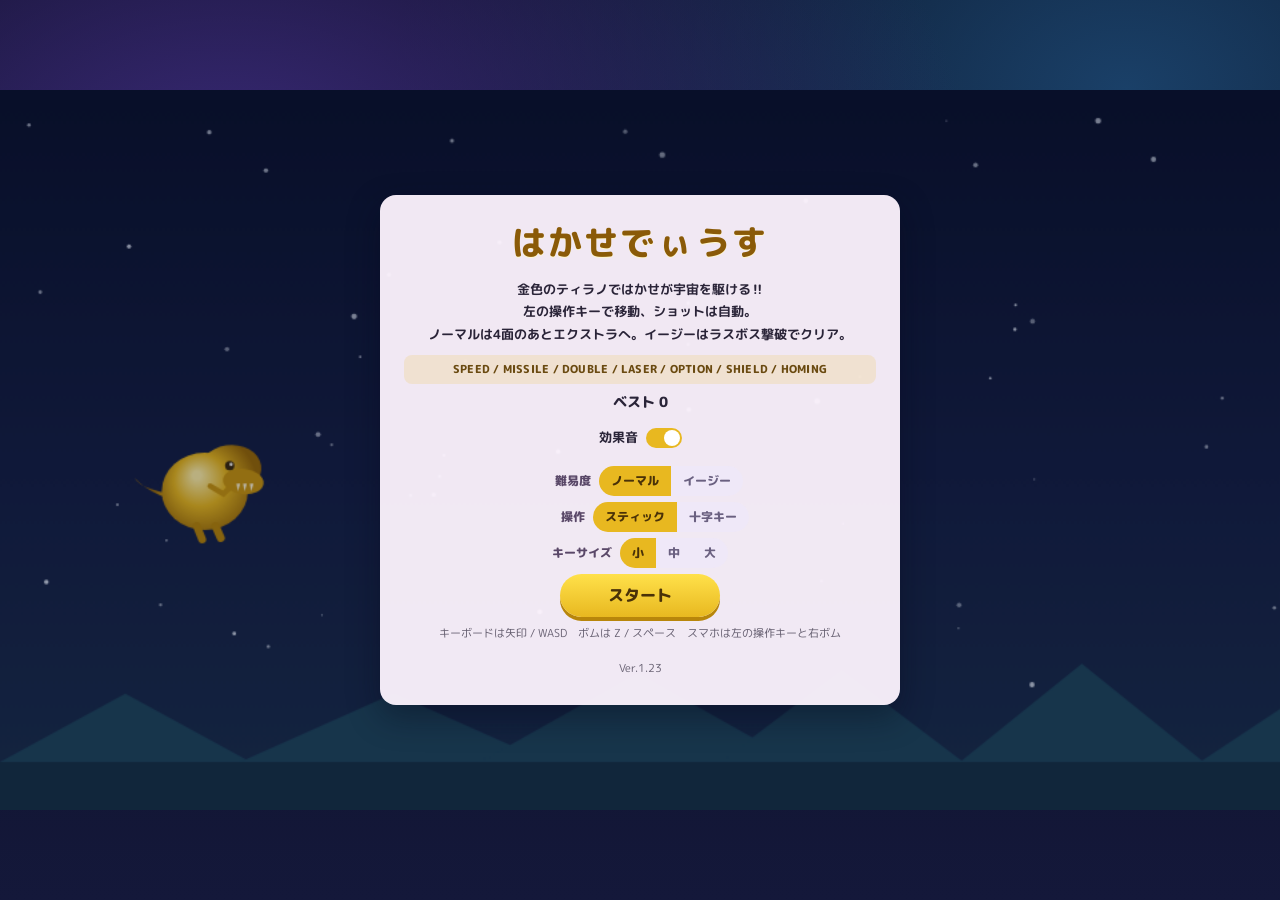
==== はかせでぃうす/index.html @ 986a6cff "1" ====
<!DOCTYPE html>
<html lang="ja">
<head>
  <meta charset="UTF-8">
  <meta name="viewport" content="width=device-width, initial-scale=1.0, maximum-scale=1.0, user-scalable=no, viewport-fit=cover">
  <meta name="apple-mobile-web-app-capable" content="yes">
  <meta name="mobile-web-app-capable" content="yes">
  <title>はかせでぃうす</title>
  <link rel="preconnect" href="https://fonts.googleapis.com">
  <link rel="preconnect" href="https://fonts.gstatic.com" crossorigin>
  <link href="https://fonts.googleapis.com/css2?family=M+PLUS+Rounded+1c:wght@500;700;800&display=swap" rel="stylesheet">
  <link rel="stylesheet" href="style.css?v=1.23">
</head>
<body>
  <div id="app">
    <aside id="rail-left" class="rail">
      <div class="rail-top hidden" id="lives-box">
        <div class="hud-lives" id="lives-row"></div>
        <div id="hud">
          <div class="hud-score">
            <span class="hud-label">スコア</span>
            <span id="score-value">0</span>
          </div>
          <div class="hud-best">
            <span class="hud-label">ベスト</span>
            <span id="best-value">0</span>
          </div>
          <div class="hud-stage">
            <span class="hud-label">エリア</span>
            <span id="stage-value">1面</span>
          </div>
          <div id="power-bar" class="power-bar" aria-label="装備">
            <div class="power-slot" data-p="speed">SPEED</div>
            <div class="power-slot" data-p="missile">MISSILE</div>
            <div class="power-slot" data-p="double">DOUBLE</div>
            <div class="power-slot" data-p="laser">LASER</div>
            <div class="power-slot" data-p="option">OPTION</div>
            <div class="power-slot" data-p="shield">SHIELD</div>
            <div class="power-slot" data-p="homing">HOMING</div>
          </div>
        </div>
      </div>
      <div id="stick-layer" class="hidden" aria-hidden="true">
        <div id="stick-base">
          <div id="stick-cross" aria-hidden="true"></div>
          <div id="stick-knob"></div>
        </div>
        <div id="dpad" class="hidden" aria-label="十字キー">
          <span class="dpad-btn" data-dir="up"></span>
          <span class="dpad-btn" data-dir="down"></span>
          <span class="dpad-btn" data-dir="left"></span>
          <span class="dpad-btn" data-dir="right"></span>
          <span class="dpad-nub"></span>
        </div>
      </div>
    </aside>

    <div id="stage">
      <canvas id="game-canvas" width="960" height="540" aria-label="はかせでぃうす"></canvas>

      <div id="title-screen" class="overlay">
        <div class="panel title-panel">
          <p class="brand">はかせで<span id="brand-i" class="brand-i">ぃ</span>うす</p>
          <p class="tagline">
            金色のティラノではかせが宇宙を駆ける‼<br>
            左の操作キーで移動、ショットは自動。<br>
            ノーマルは4面のあとエクストラへ。イージーはラスボス撃破でクリア。
          </p>
          <div class="howto">
            <p>SPEED / MISSILE / DOUBLE / LASER / OPTION / SHIELD / HOMING</p>
          </div>
          <p class="best-line">ベスト <span id="title-best">0</span></p>
          <label class="sound-toggle">
            <span class="sound-toggle-label">効果音</span>
            <input id="toggle-sfx" type="checkbox" checked>
            <span class="switch" aria-hidden="true"></span>
          </label>
          <div class="opt-row">
            <p class="opt-label">難易度</p>
            <div class="seg" id="opt-easy">
              <button type="button" data-easy="0">ノーマル</button>
              <button type="button" data-easy="1">イージー</button>
            </div>
          </div>
          <div class="opt-row">
            <p class="opt-label">操作</p>
            <div class="seg" id="opt-pad-mode">
              <button type="button" data-mode="stick">スティック</button>
              <button type="button" data-mode="dpad">十字キー</button>
            </div>
          </div>
          <div class="opt-row">
            <p class="opt-label">キーサイズ</p>
            <div class="seg" id="opt-pad-size">
              <button type="button" data-size="s">小</button>
              <button type="button" data-size="m">中</button>
              <button type="button" data-size="l">大</button>
            </div>
          </div>
          <button id="btn-start" class="btn primary" type="button">スタート</button>
          <p class="hint">キーボードは矢印 / WASD　ボムは Z / スペース　スマホは左の操作キーと右ボム</p>
          <p class="version" id="app-version">Ver.1.23</p>
        </div>
      </div>

      <div id="gameover-screen" class="overlay hidden">
        <div class="panel result-panel">
          <p class="result-title" id="result-title">ゲームオーバー</p>
          <p class="result-score">スコア <span id="final-score">0</span></p>
          <p id="new-best" class="new-best hidden">ベスト更新！</p>
          <div class="result-actions">
            <button id="btn-retry" class="btn primary" type="button">もういちど</button>
            <button id="btn-title" class="btn secondary" type="button">タイトルへ</button>
          </div>
        </div>
      </div>

      <div id="pause-screen" class="overlay hidden">
        <div class="panel pause-panel">
          <p class="result-title">一時停止</p>
          <div class="result-actions">
            <button id="btn-resume" class="btn primary" type="button">再開</button>
            <button id="btn-pause-title" class="btn secondary" type="button">タイトルへ</button>
          </div>
        </div>
      </div>

      <button id="btn-debug-title" class="debug-exit-btn hidden" type="button">タイトルへ</button>
      <div id="debug-badge" class="debug-badge hidden">DEBUG</div>
    </div>

    <aside id="rail-right" class="rail">
      <button id="btn-pause" class="pause-btn hidden" type="button" aria-label="一時停止">II</button>
      <button id="btn-bomb" class="bomb-btn hidden" type="button" aria-label="ボム">
        <span class="bomb-label">BOMB</span>
        <span id="bomb-count">1</span>
      </button>
    </aside>
  </div>

  <div id="rotate-hint">
    <p>画面を横にして遊んでね</p>
  </div>

  <script src="game.js?v=1.23"></script>
</body>
</html>
---- はかせでぃうす/style.css ----
:root {
  --sky-top: #0a1230;
  --sky-mid: #152048;
  --gold: #e8b820;
  --gold-deep: #9a6a08;
  --ink: #2a2438;
  --panel: rgba(255, 246, 255, 0.94);
  --shadow: rgba(8, 10, 28, 0.42);
  --rail-left: max(108px, calc(76px + env(safe-area-inset-left, 0px)));
  --rail-right: max(80px, calc(64px + env(safe-area-inset-right, 0px)));
  --pad-size: 96px;
}

* {
  box-sizing: border-box;
  margin: 0;
  padding: 0;
  -webkit-tap-highlight-color: transparent;
  user-select: none;
}

html,
body {
  width: 100%;
  height: 100%;
  height: 100svh;
  height: 100dvh;
  overflow: hidden;
  background: #070a18;
  font-family: "M PLUS Rounded 1c", sans-serif;
  color: var(--ink);
}

#app {
  position: relative;
  width: 100%;
  height: 100%;
  overflow: hidden;
  container-type: size;
  --rail-left: max(108px, calc(var(--pad-size) + env(safe-area-inset-left, 0px) + 12px));
  background:
    radial-gradient(ellipse at 18% 20%, #3a2a78 0%, transparent 50%),
    radial-gradient(ellipse at 88% 10%, #1a4068 0%, transparent 46%),
    linear-gradient(180deg, #070a18 0%, #14183a 100%);
  touch-action: none;
}

#stage {
  position: absolute;
  top: 50%;
  left: 50%;
  transform: translate(-50%, -50%);
  width: min(100%, calc(100dvh * 16 / 9));
  height: auto;
  aspect-ratio: 16 / 9;
  border-radius: 0;
  overflow: hidden;
}

@supports (width: 1cqi) {
  #stage {
    width: min(100cqi, calc(100cqb * 16 / 9));
  }
}

#game-canvas {
  display: block;
  width: 100%;
  height: 100%;
  background: var(--sky-mid);
  touch-action: none;
}

.rail {
  position: absolute;
  top: 0;
  bottom: 0;
  display: flex;
  flex-direction: column;
  pointer-events: none;
  z-index: 4;
}

#rail-left {
  left: 0;
  width: var(--rail-left);
  align-items: stretch;
  justify-content: space-between;
  padding: 8px 6px 10px max(6px, env(safe-area-inset-left, 0px));
  overflow: visible;
}

#app[data-pad-size="m"] {
  --pad-size: 136px;
}

#app[data-pad-size="l"] {
  --pad-size: 176px;
}

.rail-top {
  width: 100%;
  display: flex;
  flex-direction: column;
  gap: 6px;
}

#hud {
  display: flex;
  flex-direction: column;
  gap: 4px;
  width: 100%;
}

.hud-score,
.hud-best,
.hud-stage {
  display: flex;
  flex-direction: column;
  color: #fff8e8;
  text-shadow: 0 1px 4px rgba(0, 0, 0, 0.55);
}

.hud-label {
  font-size: 10px;
  letter-spacing: 0.08em;
  opacity: 0.8;
}

#score-value,
#best-value,
#stage-value {
  font-size: 16px;
  font-weight: 800;
  line-height: 1.1;
}

.hud-lives {
  display: flex;
  flex-wrap: wrap;
  gap: 4px;
  min-height: 16px;
}

.life-pip {
  width: 16px;
  height: 12px;
  border-radius: 6px 10px 6px 8px;
  background: linear-gradient(180deg, #fff0a8, #e8b820 55%, #9a6a08);
  box-shadow: 0 1px 2px rgba(0, 0, 0, 0.35);
}

.power-bar {
  display: grid;
  grid-template-columns: 1fr 1fr;
  gap: 3px;
  width: 100%;
}

.power-slot {
  width: 100%;
  padding: 3px 2px;
  border-radius: 4px;
  font-size: 8px;
  font-weight: 800;
  letter-spacing: 0.02em;
  text-align: center;
  color: rgba(255, 255, 255, 0.4);
  background: rgba(10, 16, 40, 0.55);
  border: 1px solid rgba(255, 255, 255, 0.12);
}

.power-slot.on {
  color: #1a1020;
  border-color: transparent;
}

.power-slot[data-p="speed"].on { background: #4aa3ff; }
.power-slot[data-p="missile"].on { background: #6adf6a; }
.power-slot[data-p="double"].on { background: #ffb14a; }
.power-slot[data-p="laser"].on { background: #5ef0ff; }
.power-slot[data-p="option"].on { background: #ffe14a; }
.power-slot[data-p="shield"].on { background: #ff7ab8; }
.power-slot[data-p="homing"].on { background: #c77dff; }

#stick-layer {
  width: auto;
  display: flex;
  justify-content: flex-start;
  align-items: flex-end;
  pointer-events: none;
  overflow: visible;
}

#app.playing #rail-left {
  pointer-events: auto;
}

#app.playing #rail-right {
  pointer-events: none;
}

#app.playing #btn-bomb,
#app.playing #btn-pause {
  pointer-events: auto;
}

#rail-right {
  right: 0;
  width: var(--rail-right);
  align-items: center;
  justify-content: space-between;
  padding: 10px max(8px, env(safe-area-inset-right, 0px)) 12px 4px;
}

.pause-btn {
  width: min(56px, 100%);
  aspect-ratio: 1;
  border: 2px solid rgba(255, 255, 255, 0.28);
  border-radius: 12px;
  background: rgba(20, 18, 40, 0.72);
  color: #fff8e8;
  font-family: inherit;
  font-size: 16px;
  font-weight: 800;
  letter-spacing: 0.08em;
  cursor: pointer;
  pointer-events: auto;
  touch-action: manipulation;
  box-shadow: 0 4px 10px rgba(0, 0, 0, 0.35);
}

.pause-btn:active {
  transform: scale(0.94);
}

.pause-panel {
  width: min(88%, 360px);
}

.bomb-btn {
  width: min(76px, 100%);
  aspect-ratio: 1;
  border: 2px solid rgba(255, 214, 120, 0.55);
  border-radius: 50%;
  background:
    radial-gradient(circle at 35% 30%, #fff6c8, #e8b820 52%, #9a4a08);
  box-shadow: 0 6px 14px rgba(0, 0, 0, 0.4);
  color: #3a2208;
  font-family: inherit;
  font-weight: 800;
  cursor: pointer;
  display: flex;
  flex-direction: column;
  align-items: center;
  justify-content: center;
  gap: 0;
  pointer-events: auto;
  touch-action: manipulation;
}

.bomb-btn .bomb-label {
  font-size: 10px;
  letter-spacing: 0.08em;
  line-height: 1;
}

.bomb-btn #bomb-count {
  font-size: 22px;
  line-height: 1.1;
}

.bomb-btn:active:not(:disabled) {
  transform: scale(0.94);
}

.bomb-btn.empty,
.bomb-btn:disabled {
  background: radial-gradient(circle at 35% 30%, #c8c0d0, #6a6470 60%, #3a3844);
  border-color: rgba(255, 255, 255, 0.18);
  color: rgba(255, 255, 255, 0.45);
  cursor: default;
}

#stick-base {
  position: relative;
  width: var(--pad-size);
  height: var(--pad-size);
  flex-shrink: 0;
  border-radius: 50%;
  background: rgba(255, 255, 255, 0.08);
  border: 2px solid rgba(255, 255, 255, 0.22);
}

#stick-cross {
  position: absolute;
  inset: 18%;
  background:
    linear-gradient(rgba(255, 255, 255, 0.22), rgba(255, 255, 255, 0.22)) center / 18% 100% no-repeat,
    linear-gradient(rgba(255, 255, 255, 0.22), rgba(255, 255, 255, 0.22)) center / 100% 18% no-repeat;
  border-radius: 4px;
  pointer-events: none;
}

#stick-knob {
  position: absolute;
  left: 50%;
  top: 50%;
  width: 46%;
  height: 46%;
  margin: -23% 0 0 -23%;
  border-radius: 50%;
  background: radial-gradient(circle at 35% 30%, #fff0a8, #e8b820 55%, #9a6a08);
  box-shadow: 0 4px 10px rgba(0, 0, 0, 0.35);
}

#dpad {
  position: relative;
  width: var(--pad-size);
  height: var(--pad-size);
  flex-shrink: 0;
}

.dpad-btn {
  position: absolute;
  background: rgba(255, 255, 255, 0.14);
  border: 2px solid rgba(255, 255, 255, 0.28);
  box-shadow: 0 3px 8px rgba(0, 0, 0, 0.28);
  pointer-events: none;
}

.dpad-btn[data-dir="up"],
.dpad-btn[data-dir="down"] {
  left: 32%;
  width: 36%;
  height: 38%;
}

.dpad-btn[data-dir="up"] {
  top: 0;
  border-radius: 12px 12px 6px 6px;
}

.dpad-btn[data-dir="down"] {
  bottom: 0;
  border-radius: 6px 6px 12px 12px;
}

.dpad-btn[data-dir="left"],
.dpad-btn[data-dir="right"] {
  top: 32%;
  width: 38%;
  height: 36%;
}

.dpad-btn[data-dir="left"] {
  left: 0;
  border-radius: 12px 6px 6px 12px;
}

.dpad-btn[data-dir="right"] {
  right: 0;
  border-radius: 6px 12px 12px 6px;
}

.dpad-btn.on {
  background: linear-gradient(180deg, #fff0a8, #e8b820);
  border-color: rgba(255, 214, 120, 0.8);
}

.dpad-nub {
  position: absolute;
  left: 50%;
  top: 50%;
  width: 22%;
  height: 22%;
  margin: -11% 0 0 -11%;
  border-radius: 50%;
  background: rgba(20, 18, 32, 0.55);
  border: 2px solid rgba(255, 255, 255, 0.2);
  pointer-events: none;
}

.opt-row {
  display: flex;
  align-items: center;
  justify-content: center;
  gap: 8px;
  margin: 6px 0;
}

.opt-label {
  font-size: 12px;
  font-weight: 800;
  min-width: 4.5em;
  text-align: right;
  color: #5a4868;
}

.seg {
  display: inline-flex;
  border-radius: 999px;
  overflow: hidden;
  background: #efe8f8;
}

.seg button {
  border: none;
  background: transparent;
  font-family: inherit;
  font-size: 12px;
  font-weight: 800;
  padding: 6px 12px;
  color: #6a6080;
  cursor: pointer;
}

.seg button.on {
  background: #e8b820;
  color: #4a3208;
}

.overlay {
  position: absolute;
  inset: 0;
  display: flex;
  align-items: center;
  justify-content: center;
  z-index: 5;
  background: rgba(6, 10, 24, 0.28);
}

.panel {
  width: min(92%, 520px);
  padding: 22px 24px 18px;
  border-radius: 16px;
  background: var(--panel);
  box-shadow: 0 12px 32px var(--shadow);
  text-align: center;
}

.brand {
  font-size: 34px;
  font-weight: 800;
  letter-spacing: 0.06em;
  color: #8a5a08;
  text-shadow: 0 1px 0 #fff6c8;
}

.brand-i {
  display: inline-block;
  padding: 0 0.06em;
  cursor: pointer;
  user-select: none;
  -webkit-user-select: none;
  touch-action: manipulation;
  transform-origin: center;
}

.brand-i:active {
  transform: scale(1.16);
}

.brand-i.brand-i-pop {
  animation: brand-i-pop 0.18s ease-out;
}

@keyframes brand-i-pop {
  0% { transform: scale(1); }
  40% { transform: scale(1.2); }
  100% { transform: scale(1); }
}

.debug-exit-btn {
  position: absolute;
  top: 8px;
  right: 8px;
  z-index: 8;
  padding: 8px 12px;
  border: none;
  border-radius: 10px;
  font-family: inherit;
  font-size: 13px;
  font-weight: 800;
  color: var(--ink);
  background: rgba(255, 246, 255, 0.95);
  box-shadow: 0 4px 12px var(--shadow);
  cursor: pointer;
  pointer-events: auto;
}

.debug-exit-btn:active {
  transform: scale(0.97);
}

.debug-badge {
  position: absolute;
  top: 8px;
  left: 8px;
  z-index: 8;
  padding: 4px 10px;
  border-radius: 999px;
  font-size: 11px;
  font-weight: 800;
  letter-spacing: 0.08em;
  color: #fff;
  background: rgba(140, 70, 200, 0.85);
  pointer-events: none;
}

.tagline {
  margin-top: 10px;
  font-size: 13px;
  line-height: 1.7;
  font-weight: 700;
}

.howto {
  margin: 10px 0 8px;
  padding: 6px 8px;
  border-radius: 8px;
  background: rgba(232, 184, 32, 0.16);
  font-size: 11px;
  font-weight: 800;
  letter-spacing: 0.02em;
  color: #6a4a10;
}

.best-line {
  font-size: 14px;
  font-weight: 800;
  margin-bottom: 8px;
}

.hint {
  margin-top: 8px;
  font-size: 11px;
  opacity: 0.7;
}

.version {
  margin-top: 8px;
  font-size: 11px;
  opacity: 0.7;
  display: inline-block;
  padding: 10px 18px;
  cursor: pointer;
  user-select: none;
  -webkit-user-select: none;
  touch-action: manipulation;
}

.version.version-pop {
  animation: version-pop 0.18s ease-out;
}

@keyframes version-pop {
  0% { transform: scale(1); }
  40% { transform: scale(1.18); }
  100% { transform: scale(1); }
}

.sound-toggle {
  display: inline-flex;
  align-items: center;
  gap: 8px;
  margin: 8px 0 12px;
  font-size: 13px;
  font-weight: 700;
  cursor: pointer;
}

.sound-toggle input {
  position: absolute;
  opacity: 0;
  pointer-events: none;
}

.switch {
  width: 36px;
  height: 20px;
  border-radius: 999px;
  background: #c8c0d4;
  position: relative;
}

.switch::after {
  content: "";
  position: absolute;
  top: 2px;
  left: 2px;
  width: 16px;
  height: 16px;
  border-radius: 50%;
  background: #fff;
  transition: transform 0.15s ease;
}

.sound-toggle input:checked + .switch {
  background: #e8b820;
}

.sound-toggle input:checked + .switch::after {
  transform: translateX(16px);
}

.btn {
  display: inline-block;
  min-width: 160px;
  padding: 10px 18px;
  border: none;
  border-radius: 999px;
  font-family: inherit;
  font-size: 16px;
  font-weight: 800;
  cursor: pointer;
}

.btn.primary {
  background: linear-gradient(180deg, #ffe14a, #e8b820);
  color: #4a3208;
  box-shadow: 0 4px 0 #b8860b;
}

.btn.primary:active {
  transform: translateY(2px);
  box-shadow: 0 2px 0 #b8860b;
}

.btn.secondary {
  background: #efe8f8;
  color: #4a4060;
}

.result-actions {
  display: flex;
  gap: 10px;
  justify-content: center;
  margin-top: 14px;
  flex-wrap: wrap;
}

.result-title {
  font-size: 24px;
  font-weight: 800;
}

.result-score {
  margin-top: 8px;
  font-size: 20px;
  font-weight: 800;
}

.new-best {
  margin-top: 6px;
  color: #c04070;
  font-weight: 800;
}

.hidden {
  display: none !important;
}

#rotate-hint {
  display: none;
  position: fixed;
  inset: 0;
  z-index: 20;
  align-items: center;
  justify-content: center;
  background: #0a1230;
  color: #fff8e8;
  font-size: 20px;
  font-weight: 800;
  text-align: center;
}

@media (orientation: portrait) and (max-height: 900px) {
  #rotate-hint {
    display: flex;
  }
}

@media (max-height: 420px) {
  .brand {
    font-size: 26px;
  }

  .panel {
    padding: 12px 14px 10px;
  }

  .tagline,
  .howto,
  .hint {
    display: none;
  }

  .opt-label {
    font-size: 11px;
    min-width: 4em;
  }

  .seg button {
    font-size: 11px;
    padding: 5px 9px;
  }

  .opt-row {
    margin: 4px 0;
  }

  .power-slot {
    padding: 2px 2px;
    font-size: 7px;
  }

  #score-value,
  #best-value {
    font-size: 15px;
  }
}
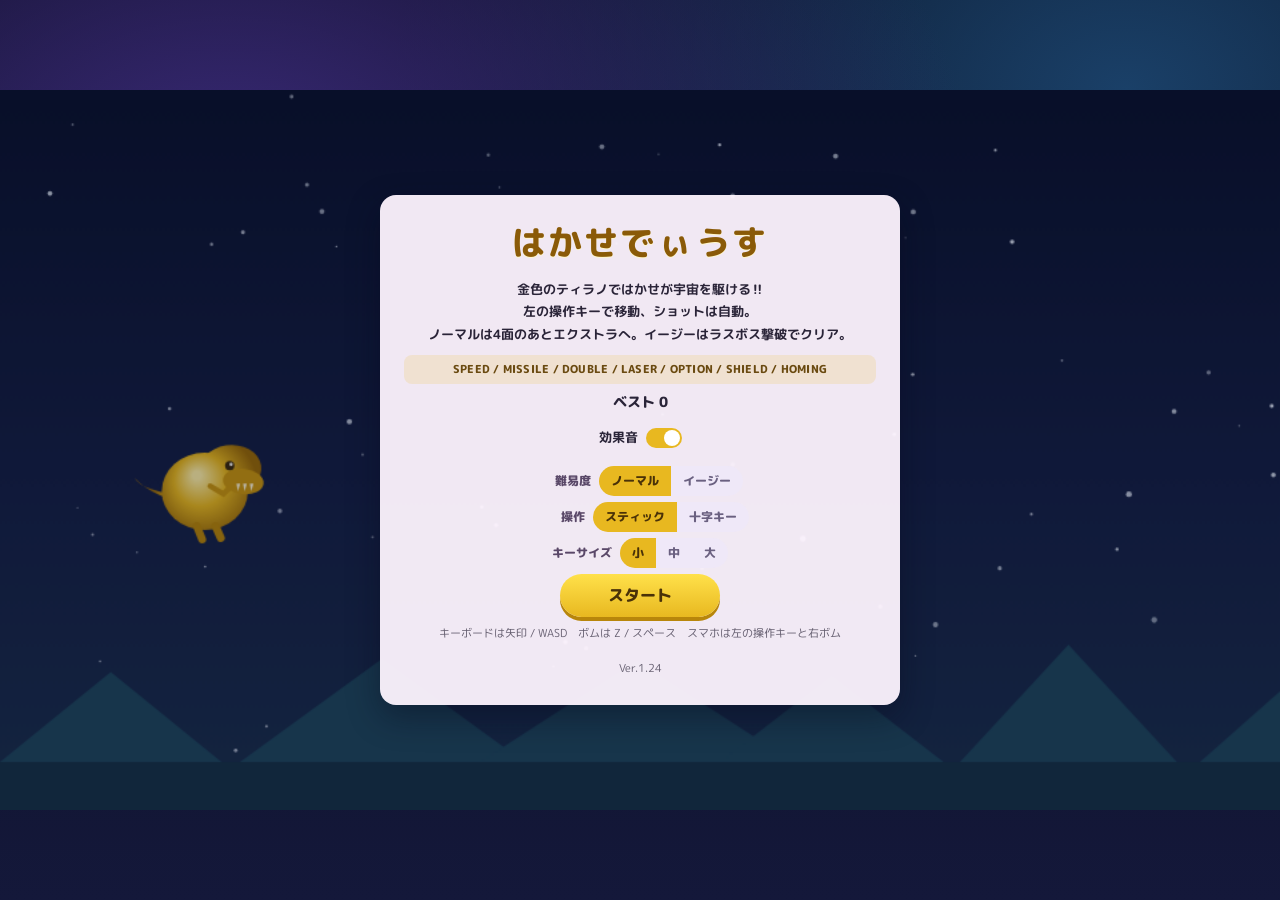
==== commit b1d3d036: "1" ====
--- a/はかせでぃうす/index.html
+++ b/はかせでぃうす/index.html
@@ -9,7 +9,7 @@
   <link rel="preconnect" href="https://fonts.googleapis.com">
   <link rel="preconnect" href="https://fonts.gstatic.com" crossorigin>
   <link href="https://fonts.googleapis.com/css2?family=M+PLUS+Rounded+1c:wght@500;700;800&display=swap" rel="stylesheet">
-  <link rel="stylesheet" href="style.css?v=1.23">
+  <link rel="stylesheet" href="style.css?v=1.24">
 </head>
 <body>
   <div id="app">
@@ -99,7 +99,7 @@
           </div>
           <button id="btn-start" class="btn primary" type="button">スタート</button>
           <p class="hint">キーボードは矢印 / WASD　ボムは Z / スペース　スマホは左の操作キーと右ボム</p>
-          <p class="version" id="app-version">Ver.1.23</p>
+          <p class="version" id="app-version">Ver.1.24</p>
         </div>
       </div>
 
@@ -118,6 +118,7 @@
       <div id="pause-screen" class="overlay hidden">
         <div class="panel pause-panel">
           <p class="result-title">一時停止</p>
+          <p id="cheat-flash" class="cheat-flash hidden">MAX POWER</p>
           <div class="result-actions">
             <button id="btn-resume" class="btn primary" type="button">再開</button>
             <button id="btn-pause-title" class="btn secondary" type="button">タイトルへ</button>
@@ -142,6 +143,6 @@
     <p>画面を横にして遊んでね</p>
   </div>
 
-  <script src="game.js?v=1.23"></script>
+  <script src="game.js?v=1.24"></script>
 </body>
 </html>
--- a/はかせでぃうす/style.css
+++ b/はかせでぃうす/style.css
@@ -78,7 +78,7 @@
   display: flex;
   flex-direction: column;
   pointer-events: none;
-  z-index: 4;
+  z-index: 10;
 }
 
 #rail-left {
@@ -193,6 +193,10 @@
 }
 
 #app.playing #rail-left {
+  pointer-events: auto;
+}
+
+#app.playing #stick-layer {
   pointer-events: auto;
 }
 
@@ -234,8 +238,23 @@
   transform: scale(0.94);
 }
 
+#pause-screen {
+  pointer-events: none;
+  background: rgba(6, 10, 24, 0.42);
+}
+
 .pause-panel {
-  width: min(88%, 360px);
+  width: min(72%, 320px);
+  pointer-events: auto;
+}
+
+.cheat-flash {
+  margin: 8px 0 4px;
+  font-size: 18px;
+  font-weight: 800;
+  letter-spacing: 0.12em;
+  color: #7a28c8;
+  text-shadow: 0 0 12px rgba(199, 125, 255, 0.45);
 }
 
 .bomb-btn {
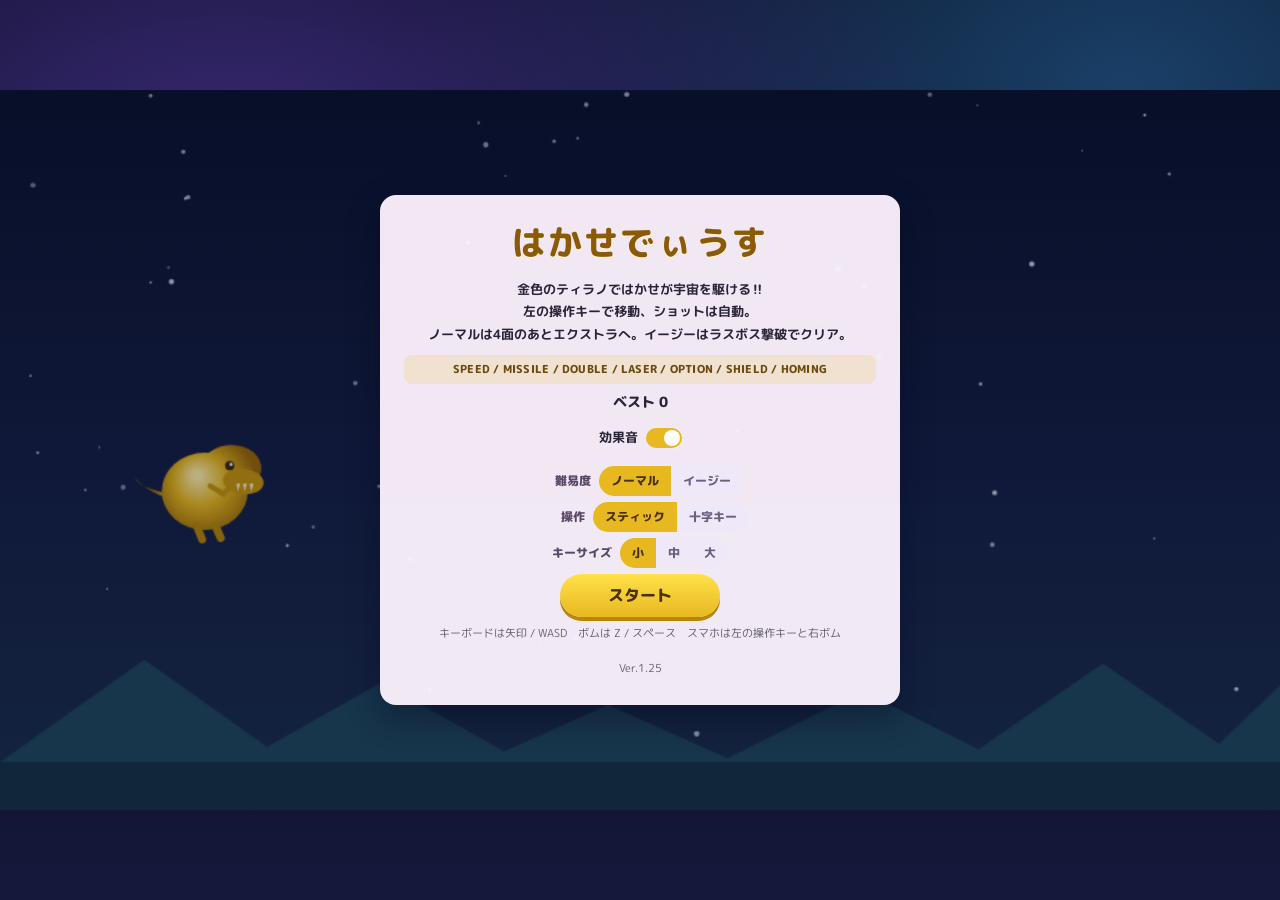
==== commit cb3df76b: "1" ====
--- a/はかせでぃうす/index.html
+++ b/はかせでぃうす/index.html
@@ -9,7 +9,7 @@
   <link rel="preconnect" href="https://fonts.googleapis.com">
   <link rel="preconnect" href="https://fonts.gstatic.com" crossorigin>
   <link href="https://fonts.googleapis.com/css2?family=M+PLUS+Rounded+1c:wght@500;700;800&display=swap" rel="stylesheet">
-  <link rel="stylesheet" href="style.css?v=1.24">
+  <link rel="stylesheet" href="style.css?v=1.25">
 </head>
 <body>
   <div id="app">
@@ -99,7 +99,7 @@
           </div>
           <button id="btn-start" class="btn primary" type="button">スタート</button>
           <p class="hint">キーボードは矢印 / WASD　ボムは Z / スペース　スマホは左の操作キーと右ボム</p>
-          <p class="version" id="app-version">Ver.1.24</p>
+          <p class="version" id="app-version">Ver.1.25</p>
         </div>
       </div>
 
@@ -143,6 +143,6 @@
     <p>画面を横にして遊んでね</p>
   </div>
 
-  <script src="game.js?v=1.24"></script>
+  <script src="game.js?v=1.25"></script>
 </body>
 </html>
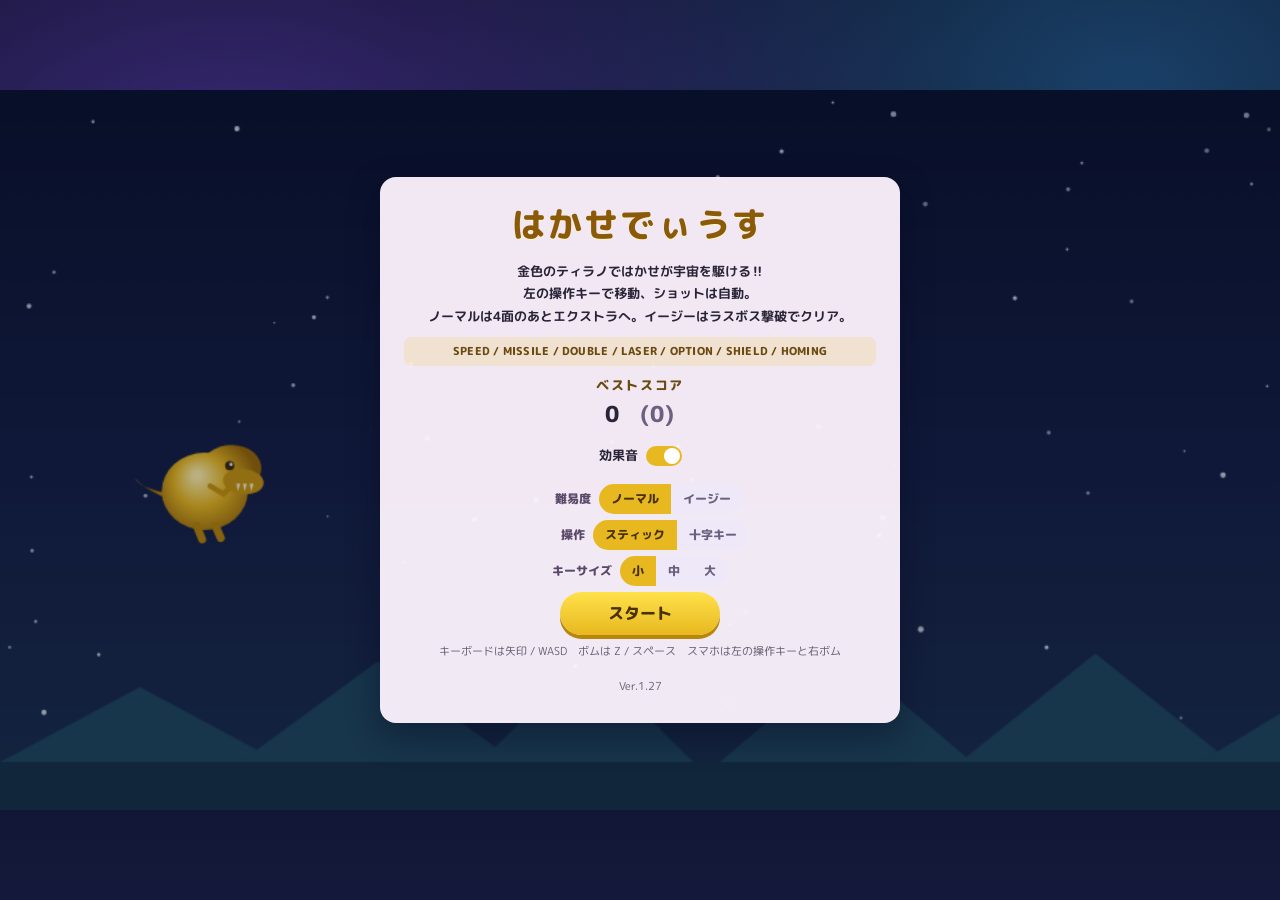
==== commit e561b083: "1" ====
--- a/はかせでぃうす/index.html
+++ b/はかせでぃうす/index.html
@@ -9,7 +9,7 @@
   <link rel="preconnect" href="https://fonts.googleapis.com">
   <link rel="preconnect" href="https://fonts.gstatic.com" crossorigin>
   <link href="https://fonts.googleapis.com/css2?family=M+PLUS+Rounded+1c:wght@500;700;800&display=swap" rel="stylesheet">
-  <link rel="stylesheet" href="style.css?v=1.25">
+  <link rel="stylesheet" href="style.css?v=1.27">
 </head>
 <body>
   <div id="app">
@@ -69,7 +69,13 @@
           <div class="howto">
             <p>SPEED / MISSILE / DOUBLE / LASER / OPTION / SHIELD / HOMING</p>
           </div>
-          <p class="best-line">ベスト <span id="title-best">0</span></p>
+          <div class="best-block">
+            <p class="best-label">ベストスコア</p>
+            <p class="best-scores">
+              <span id="title-best">0</span>
+              <span class="best-cheat">(<span id="title-best-cheat">0</span>)</span>
+            </p>
+          </div>
           <label class="sound-toggle">
             <span class="sound-toggle-label">効果音</span>
             <input id="toggle-sfx" type="checkbox" checked>
@@ -99,7 +105,7 @@
           </div>
           <button id="btn-start" class="btn primary" type="button">スタート</button>
           <p class="hint">キーボードは矢印 / WASD　ボムは Z / スペース　スマホは左の操作キーと右ボム</p>
-          <p class="version" id="app-version">Ver.1.25</p>
+          <p class="version" id="app-version">Ver.1.27</p>
         </div>
       </div>
 
@@ -143,6 +149,6 @@
     <p>画面を横にして遊んでね</p>
   </div>
 
-  <script src="game.js?v=1.25"></script>
+  <script src="game.js?v=1.27"></script>
 </body>
 </html>
--- a/はかせでぃうす/style.css
+++ b/はかせでぃうす/style.css
@@ -545,6 +545,31 @@
   color: #6a4a10;
 }
 
+.best-block {
+  margin: 10px 0 8px;
+}
+
+.best-label {
+  font-size: 13px;
+  font-weight: 800;
+  letter-spacing: 0.12em;
+  color: #6a4a10;
+}
+
+.best-scores {
+  margin-top: 2px;
+  font-size: 22px;
+  font-weight: 800;
+  letter-spacing: 0.04em;
+  color: #2a2438;
+}
+
+.best-cheat {
+  margin-left: 0.6em;
+  font-weight: 800;
+  color: #6a6080;
+}
+
 .best-line {
   font-size: 14px;
   font-weight: 800;
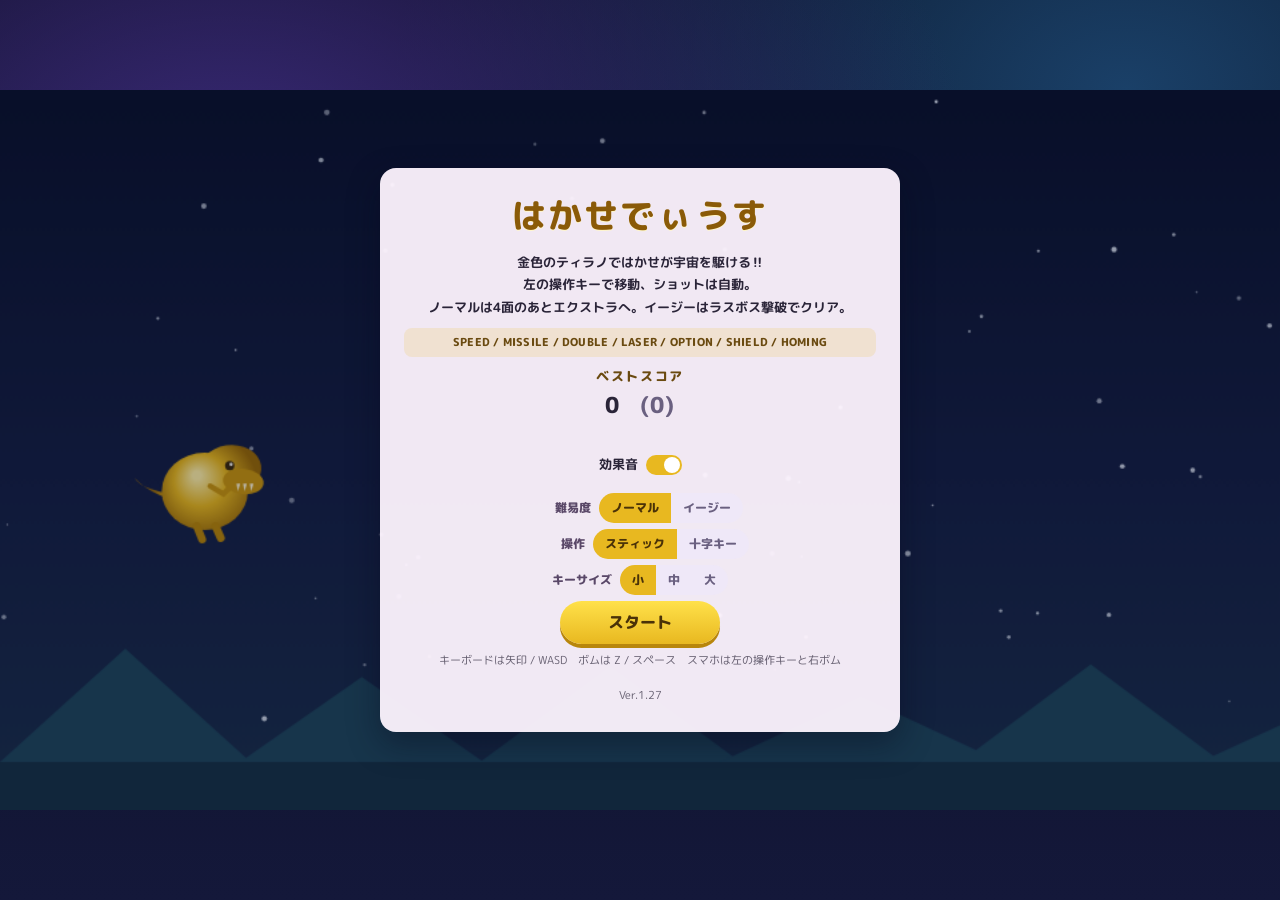
==== commit 24efe547: "1" ====
--- a/はかせでぃうす/index.html
+++ b/はかせでぃうす/index.html
@@ -74,6 +74,10 @@
             <p class="best-scores">
               <span id="title-best">0</span>
               <span class="best-cheat">(<span id="title-best-cheat">0</span>)</span>
+            </p>
+            <p class="best-ats">
+              <span class="score-at" id="title-best-at"></span>
+              <span class="score-at" id="title-best-cheat-at"></span>
             </p>
           </div>
           <label class="sound-toggle">
--- a/はかせでぃうす/style.css
+++ b/はかせでぃうす/style.css
@@ -570,6 +570,24 @@
   color: #6a6080;
 }
 
+.best-ats {
+  display: flex;
+  justify-content: center;
+  gap: 10px;
+  margin-top: 2px;
+  min-height: 1em;
+}
+
+.score-at {
+  font-size: 10px;
+  font-weight: 500;
+  opacity: 0.55;
+}
+
+.score-at:empty {
+  display: none;
+}
+
 .best-line {
   font-size: 14px;
   font-weight: 800;
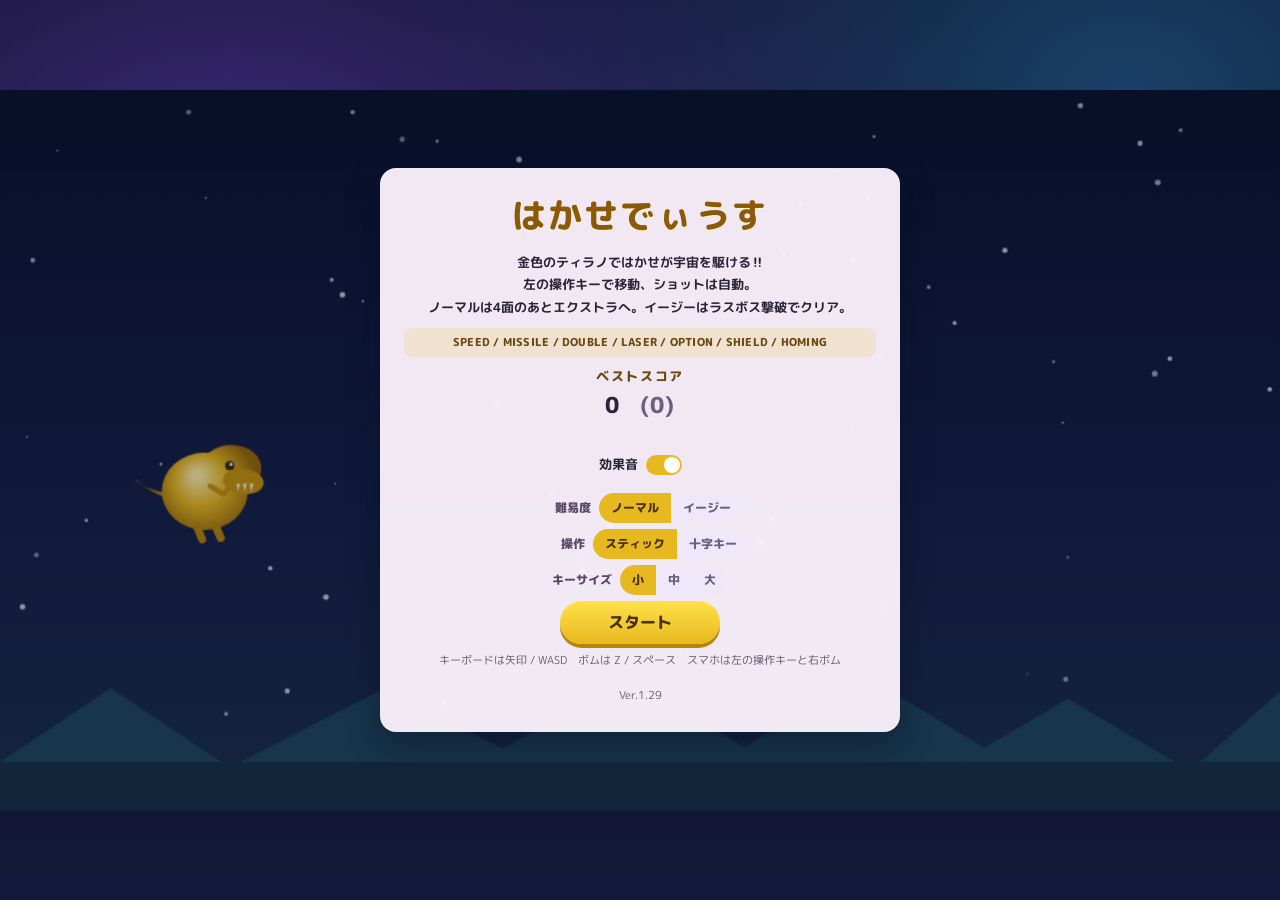
==== commit be912435: "1" ====
--- a/はかせでぃうす/index.html
+++ b/はかせでぃうす/index.html
@@ -9,7 +9,7 @@
   <link rel="preconnect" href="https://fonts.googleapis.com">
   <link rel="preconnect" href="https://fonts.gstatic.com" crossorigin>
   <link href="https://fonts.googleapis.com/css2?family=M+PLUS+Rounded+1c:wght@500;700;800&display=swap" rel="stylesheet">
-  <link rel="stylesheet" href="style.css?v=1.27">
+  <link rel="stylesheet" href="style.css?v=1.29">
 </head>
 <body>
   <div id="app">
@@ -109,7 +109,7 @@
           </div>
           <button id="btn-start" class="btn primary" type="button">スタート</button>
           <p class="hint">キーボードは矢印 / WASD　ボムは Z / スペース　スマホは左の操作キーと右ボム</p>
-          <p class="version" id="app-version">Ver.1.27</p>
+          <p class="version" id="app-version">Ver.1.29</p>
         </div>
       </div>
 
@@ -153,6 +153,6 @@
     <p>画面を横にして遊んでね</p>
   </div>
 
-  <script src="game.js?v=1.27"></script>
+  <script src="game.js?v=1.29"></script>
 </body>
 </html>
--- a/はかせでぃうす/style.css
+++ b/はかせでぃうす/style.css
@@ -16,6 +16,9 @@
   margin: 0;
   padding: 0;
   -webkit-tap-highlight-color: transparent;
+  -webkit-touch-callout: none;
+  -webkit-user-select: none;
+  -webkit-user-drag: none;
   user-select: none;
 }
 
@@ -29,6 +32,10 @@
   background: #070a18;
   font-family: "M PLUS Rounded 1c", sans-serif;
   color: var(--ink);
+  -webkit-touch-callout: none;
+  -webkit-user-select: none;
+  user-select: none;
+  touch-action: none;
 }
 
 #app {
@@ -190,6 +197,10 @@
   align-items: flex-end;
   pointer-events: none;
   overflow: visible;
+  -webkit-touch-callout: none;
+  -webkit-user-select: none;
+  user-select: none;
+  touch-action: none;
 }
 
 #app.playing #rail-left {
@@ -230,7 +241,7 @@
   letter-spacing: 0.08em;
   cursor: pointer;
   pointer-events: auto;
-  touch-action: manipulation;
+  touch-action: none;
   box-shadow: 0 4px 10px rgba(0, 0, 0, 0.35);
 }
 
@@ -275,7 +286,7 @@
   justify-content: center;
   gap: 0;
   pointer-events: auto;
-  touch-action: manipulation;
+  touch-action: none;
 }
 
 .bomb-btn .bomb-label {
@@ -309,6 +320,8 @@
   border-radius: 50%;
   background: rgba(255, 255, 255, 0.08);
   border: 2px solid rgba(255, 255, 255, 0.22);
+  touch-action: none;
+  -webkit-touch-callout: none;
 }
 
 #stick-cross {
@@ -338,6 +351,8 @@
   width: var(--pad-size);
   height: var(--pad-size);
   flex-shrink: 0;
+  touch-action: none;
+  -webkit-touch-callout: none;
 }
 
 .dpad-btn {
@@ -472,7 +487,8 @@
   cursor: pointer;
   user-select: none;
   -webkit-user-select: none;
-  touch-action: manipulation;
+  -webkit-touch-callout: none;
+  touch-action: none;
   transform-origin: center;
 }
 
